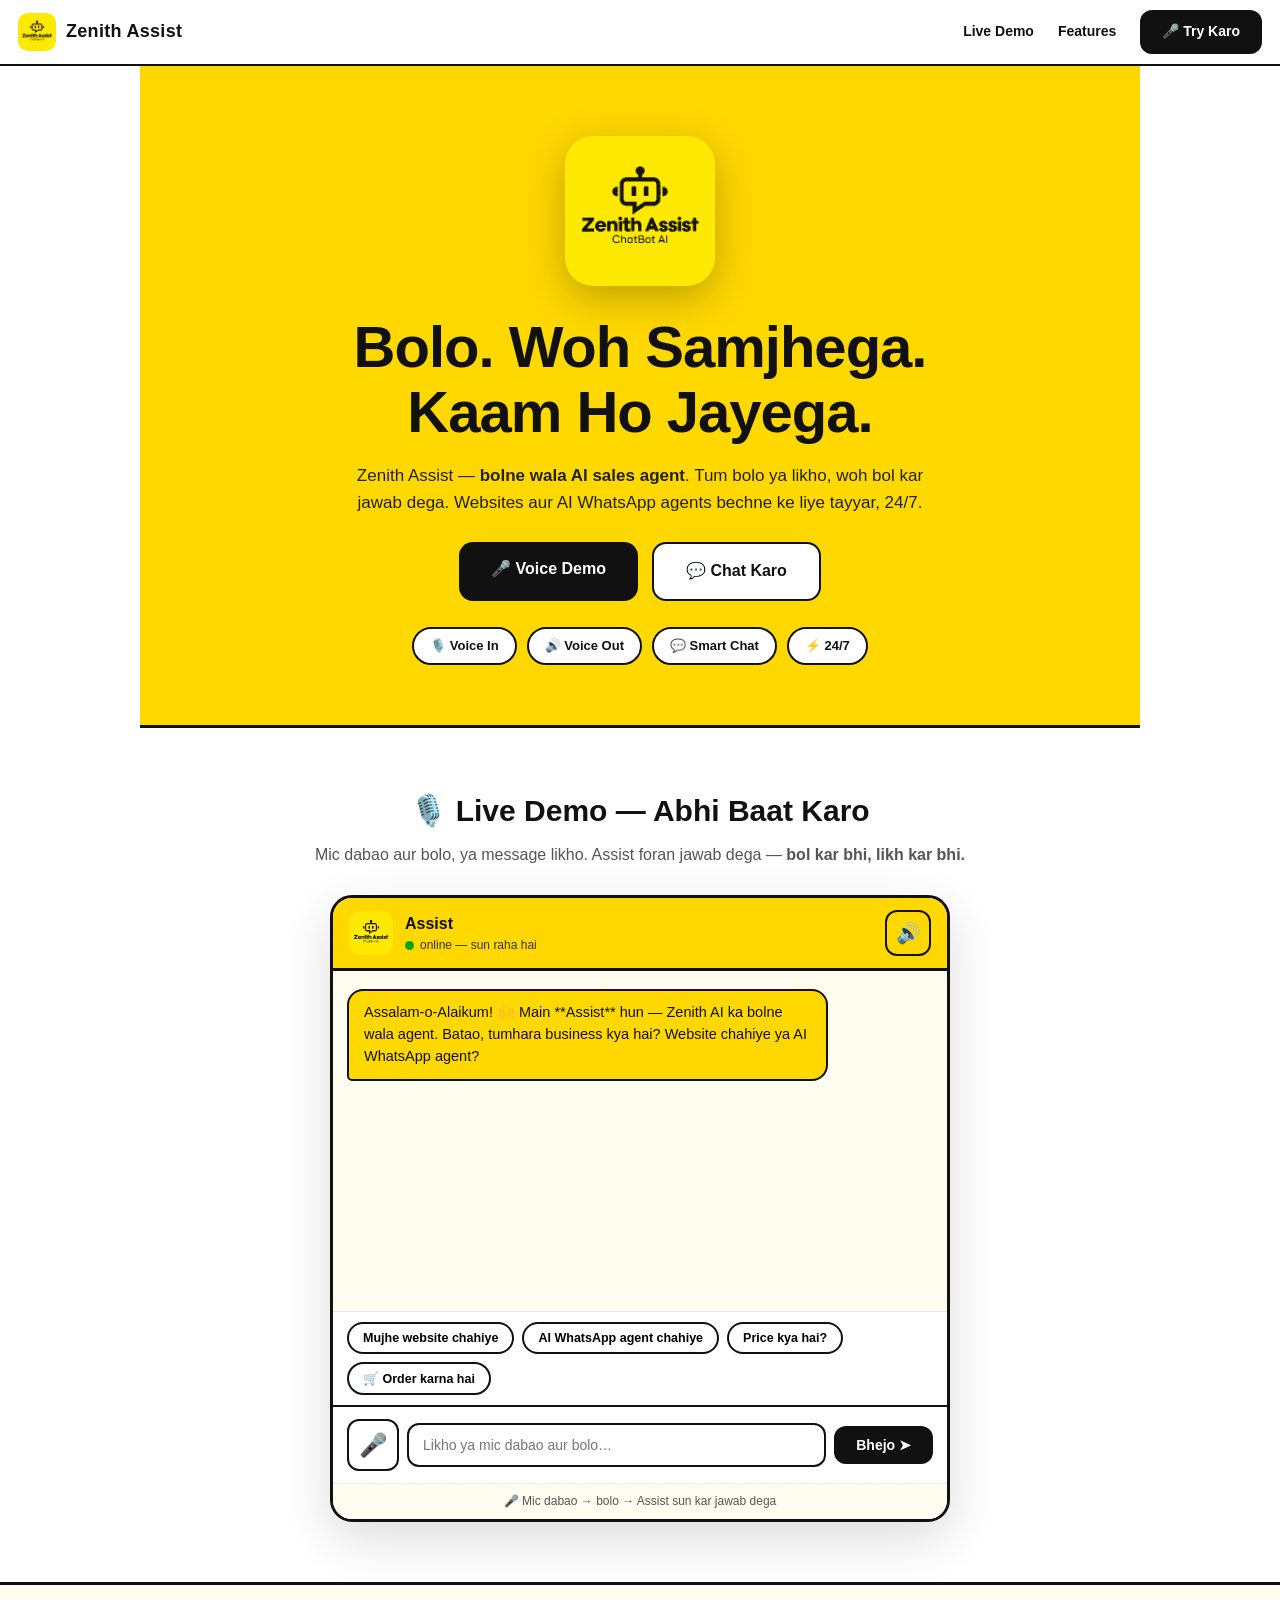
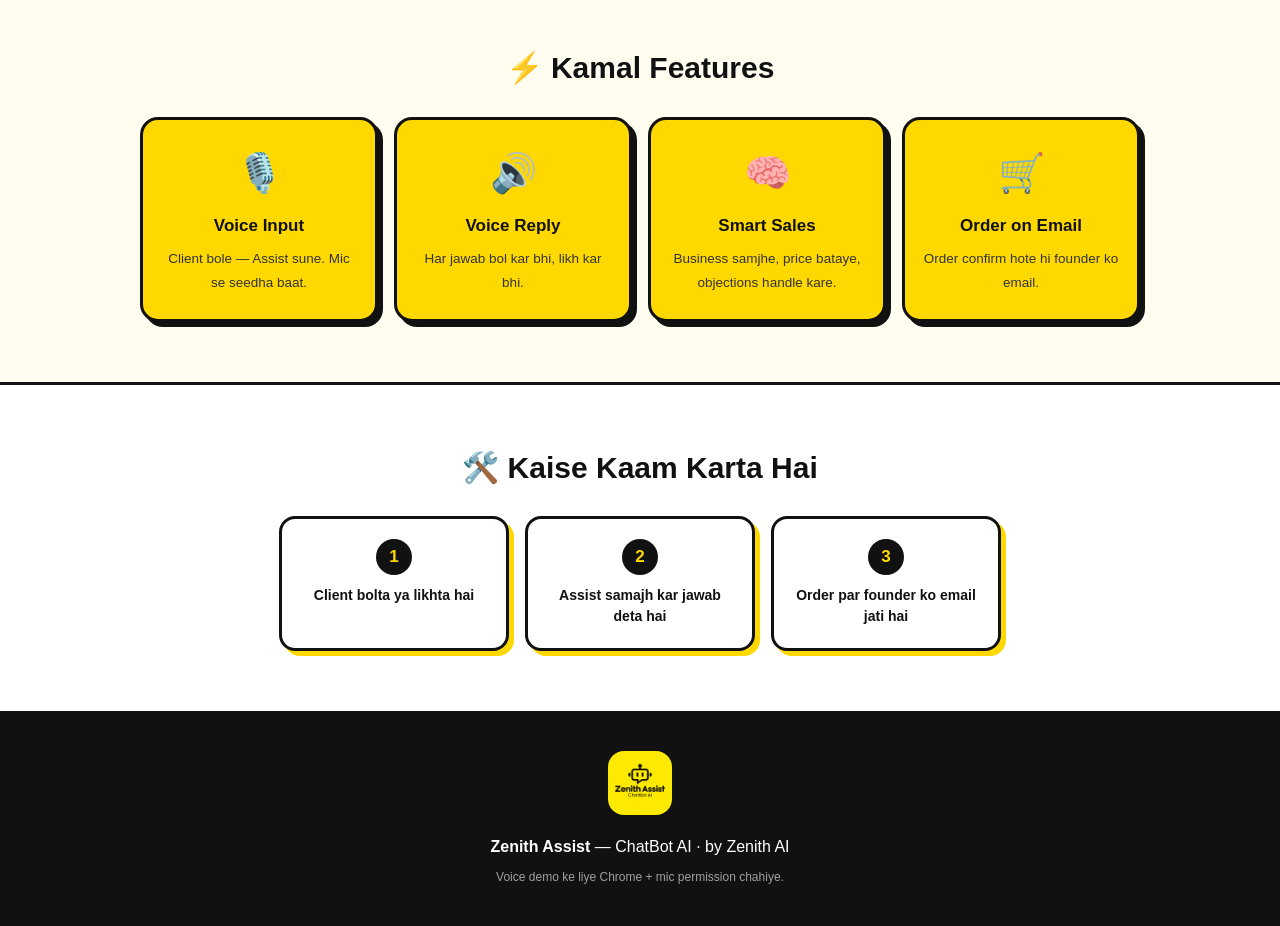
==== index.html @ 466b4f42 "Zenith Assist v1 — bolne wali AI sales website (voice in/out, yellow theme)" ====
<!DOCTYPE html>
<html lang="en">
<head>
<meta charset="utf-8">
<meta name="viewport" content="width=device-width,initial-scale=1">
<title>Zenith Assist — ChatBot AI | Bolne Wala AI Sales Agent</title>
<meta name="description" content="Zenith Assist — bolne wala AI chatbot. Bolo ya likho, foran jawab suno. Websites aur AI WhatsApp agents ke liye baat karo, order karo.">
<meta property="og:title" content="Zenith Assist — ChatBot AI">
<meta property="og:description" content="Bolo. Woh samjhega. Kaam ho jayega. Voice + text AI sales agent.">
<meta property="og:image" content="https://zenith-assist.vercel.app/logo.png">
<link rel="canonical" href="https://zenith-assist.vercel.app/">
<link rel="icon" href="logo.png">
<link rel="stylesheet" href="style.css">
</head>
<body>

<header id="topbar">
  <img src="logo.png" alt="Zenith Assist" id="logo">
  <b>Zenith Assist</b>
  <div class="spacer"></div>
  <a href="#demo" class="navlink">Live Demo</a>
  <a href="#features" class="navlink">Features</a>
  <a href="#demo" class="btn black">🎤 Try Karo</a>
</header>

<section id="hero">
  <div class="heroinner">
    <img src="logo.png" alt="Zenith Assist ChatBot AI" id="herologo">
    <h1>Bolo. Woh Samjhega.<br>Kaam Ho Jayega.</h1>
    <p class="sub">Zenith Assist — <b>bolne wala AI sales agent</b>. Tum bolo ya likho, woh bol kar jawab dega. Websites aur AI WhatsApp agents bechne ke liye tayyar, 24/7.</p>
    <div class="ctarow">
      <a href="#demo" class="btn black big">🎤 Voice Demo</a>
      <a href="#demo" class="btn white big">💬 Chat Karo</a>
    </div>
    <div class="badges"><span>🎙️ Voice In</span><span>🔊 Voice Out</span><span>💬 Smart Chat</span><span>⚡ 24/7</span></div>
  </div>
</section>

<section id="demo">
  <h2>🎙️ Live Demo — Abhi Baat Karo</h2>
  <p class="secsub">Mic dabao aur bolo, ya message likho. Assist foran jawab dega — <b>bol kar bhi, likh kar bhi.</b></p>
  <div id="chatbox">
    <div id="chathead">
      <img src="logo.png" alt="">
      <div><b>Assist</b><span id="statusline"><span class="dot"></span> online — sun raha hai</span></div>
      <div class="spacer"></div>
      <button id="speakertgl" class="iconbtn on" title="Voice on/off">🔊</button>
    </div>
    <div id="msgs"></div>
    <div id="chips">
      <button class="qchip">Mujhe website chahiye</button>
      <button class="qchip">AI WhatsApp agent chahiye</button>
      <button class="qchip">Price kya hai?</button>
      <button class="qchip">🛒 Order karna hai</button>
    </div>
    <div id="inputrow">
      <button id="micbtn" class="iconbtn big" title="Bolo">🎤</button>
      <input id="msgin" placeholder="Likho ya mic dabao aur bolo…" maxlength="500" autocomplete="off">
      <button id="sendbtn" class="btn black">Bhejo ➤</button>
    </div>
    <div id="voicenote">🎤 Mic dabao → bolo → Assist sun kar jawab dega</div>
  </div>
</section>

<section id="features">
  <h2>⚡ Kamal Features</h2>
  <div class="fgrid">
    <div class="fcard"><div class="fico">🎙️</div><b>Voice Input</b><span>Client bole — Assist sune. Mic se seedha baat.</span></div>
    <div class="fcard"><div class="fico">🔊</div><b>Voice Reply</b><span>Har jawab bol kar bhi, likh kar bhi.</span></div>
    <div class="fcard"><div class="fico">🧠</div><b>Smart Sales</b><span>Business samjhe, price bataye, objections handle kare.</span></div>
    <div class="fcard"><div class="fico">🛒</div><b>Order on Email</b><span>Order confirm hote hi founder ko email.</span></div>
  </div>
</section>

<section id="how">
  <h2>🛠️ Kaise Kaam Karta Hai</h2>
  <div class="steps">
    <div class="step"><b>1</b><span>Client bolta ya likhta hai</span></div>
    <div class="step"><b>2</b><span>Assist samajh kar jawab deta hai</span></div>
    <div class="step"><b>3</b><span>Order par founder ko email jati hai</span></div>
  </div>
</section>

<footer>
  <img src="logo.png" alt="" id="flogo">
  <p><b>Zenith Assist</b> — ChatBot AI · by Zenith AI</p>
  <p class="tiny">Voice demo ke liye Chrome + mic permission chahiye.</p>
</footer>

<script src="app.js"></script>
</body>
</html>
---- style.css ----
/* Zenith Assist — yellow + white theme */
:root{--yel:#FFD800;--yel-d:#EAC400;--ink:#111;--mut:#555;--line:#e8e8e8;--bg:#fff}
*{box-sizing:border-box;margin:0;padding:0}
body{font-family:-apple-system,'Segoe UI',Roboto,Arial,sans-serif;background:var(--bg);color:var(--ink);line-height:1.55}
.spacer{flex:1}
.btn{display:inline-block;background:var(--ink);color:#fff;border:none;border-radius:12px;padding:11px 22px;font-weight:800;font-size:14px;cursor:pointer;text-decoration:none;transition:transform .12s}
.btn:hover{transform:translateY(-2px)}
.btn.big{padding:15px 32px;font-size:16px;border-radius:14px}
.btn.black{background:var(--ink);color:#fff}
.btn.white{background:#fff;color:var(--ink);border:2px solid var(--ink)}
.btn:disabled{opacity:.5;cursor:wait;transform:none}

/* topbar */
#topbar{position:sticky;top:0;z-index:20;display:flex;align-items:center;gap:10px;background:#fff;border-bottom:2px solid var(--ink);padding:10px 18px}
#logo{width:38px;height:38px;border-radius:10px}
#topbar b{font-size:18px;letter-spacing:.3px}
.navlink{color:var(--ink);text-decoration:none;font-weight:700;font-size:14px;margin-right:14px}
@media(max-width:600px){.navlink{display:none}}

/* hero */
#hero{background:var(--yel);padding:70px 20px 60px;text-align:center;border-bottom:3px solid var(--ink)}
.heroinner{max-width:760px;margin:0 auto}
#herologo{width:150px;height:150px;border-radius:28px;box-shadow:0 12px 40px rgba(0,0,0,.25);margin-bottom:22px;background:#fff}
#hero h1{font-size:clamp(34px,6vw,58px);font-weight:900;letter-spacing:-1px;line-height:1.12}
#hero .sub{font-size:17px;margin:18px auto 26px;max-width:600px;color:#222}
.ctarow{display:flex;gap:14px;justify-content:center;flex-wrap:wrap}
.badges{margin-top:26px;display:flex;gap:10px;justify-content:center;flex-wrap:wrap}
.badges span{background:#fff;border:2px solid var(--ink);border-radius:30px;padding:7px 16px;font-size:13px;font-weight:800}

/* sections */
section{padding:60px 20px;max-width:1000px;margin:0 auto}
section h2{text-align:center;font-size:30px;font-weight:900;margin-bottom:8px}
.secsub{text-align:center;color:var(--mut);margin-bottom:28px}

/* chat */
#chatbox{max-width:620px;margin:0 auto;background:#fff;border:3px solid var(--ink);border-radius:22px;overflow:hidden;box-shadow:0 16px 50px rgba(0,0,0,.14)}
#chathead{display:flex;align-items:center;gap:12px;background:var(--yel);padding:12px 16px;border-bottom:3px solid var(--ink)}
#chathead img{width:44px;height:44px;border-radius:12px;background:#fff}
#chathead b{font-size:16px;display:block}
#statusline{font-size:12px;color:#333;display:flex;align-items:center;gap:6px}
.dot{width:9px;height:9px;border-radius:50%;background:#0a0;display:inline-block;animation:pulse 1.6s infinite}
@keyframes pulse{50%{opacity:.4}}
#msgs{height:340px;overflow-y:auto;padding:18px 14px;display:flex;flex-direction:column;gap:10px;background:#fffdf0}
.msg{max-width:82%;padding:11px 15px;border-radius:16px;font-size:14.5px;line-height:1.5;animation:fadein .2s}
@keyframes fadein{from{opacity:0;transform:translateY(6px)}}
.msg.bot{background:var(--yel);border:2px solid var(--ink);border-bottom-left-radius:5px;align-self:flex-start;font-weight:500}
.msg.user{background:var(--ink);color:#fff;border-bottom-right-radius:5px;align-self:flex-end}
.msg.typing{opacity:.7;font-style:italic}
#chips{display:flex;gap:8px;flex-wrap:wrap;padding:10px 14px;border-top:1px solid var(--line);background:#fff}
.qchip{background:#fff;border:2px solid var(--ink);border-radius:20px;padding:7px 14px;font-size:12.5px;font-weight:700;cursor:pointer}
.qchip:hover{background:var(--yel)}
#inputrow{display:flex;gap:8px;padding:12px 14px;border-top:2px solid var(--ink);background:#fff;align-items:center}
#msgin{flex:1;border:2px solid var(--ink);border-radius:12px;padding:12px 14px;font-size:14px;outline:none}
#msgin:focus{border-color:var(--yel-d);box-shadow:0 0 0 3px rgba(255,216,0,.35)}
.iconbtn{background:#fff;border:2px solid var(--ink);border-radius:12px;width:46px;height:46px;font-size:20px;cursor:pointer;flex:none}
.iconbtn.big{width:52px;height:52px;font-size:23px}
.iconbtn.on{background:var(--yel)}
#micbtn.listening{background:#e33;color:#fff;border-color:#a00;animation:pulse 1s infinite}
#speakertgl.on{background:var(--yel)}
#voicenote{text-align:center;font-size:12px;color:var(--mut);padding:8px;background:#fffdf0;border-top:1px dashed var(--line)}

/* features */
#features{background:#fffdf0;border-top:3px solid var(--ink);border-bottom:3px solid var(--ink);max-width:none}
#features h2{margin-bottom:26px}
.fgrid{display:grid;grid-template-columns:repeat(auto-fit,minmax(210px,1fr));gap:16px;max-width:1000px;margin:0 auto}
.fcard{background:var(--yel);border:3px solid var(--ink);border-radius:18px;padding:24px 18px;text-align:center;box-shadow:5px 5px 0 var(--ink)}
.fico{font-size:38px;margin-bottom:10px}
.fcard b{display:block;font-size:17px;margin-bottom:6px}
.fcard span{font-size:13.5px;color:#333}

/* how */
.steps{display:flex;gap:16px;justify-content:center;flex-wrap:wrap;margin-top:24px}
.step{background:#fff;border:3px solid var(--ink);border-radius:16px;padding:20px;width:230px;text-align:center;box-shadow:5px 5px 0 var(--yel)}
.step b{display:inline-block;background:var(--ink);color:var(--yel);width:36px;height:36px;line-height:36px;border-radius:50%;font-size:17px;margin-bottom:10px}
.step span{display:block;font-size:14px;font-weight:600}

/* footer */
footer{background:var(--ink);color:#fff;text-align:center;padding:40px 20px}
#flogo{width:64px;height:64px;border-radius:16px;margin-bottom:12px}
footer .tiny{font-size:12px;opacity:.6;margin-top:8px}
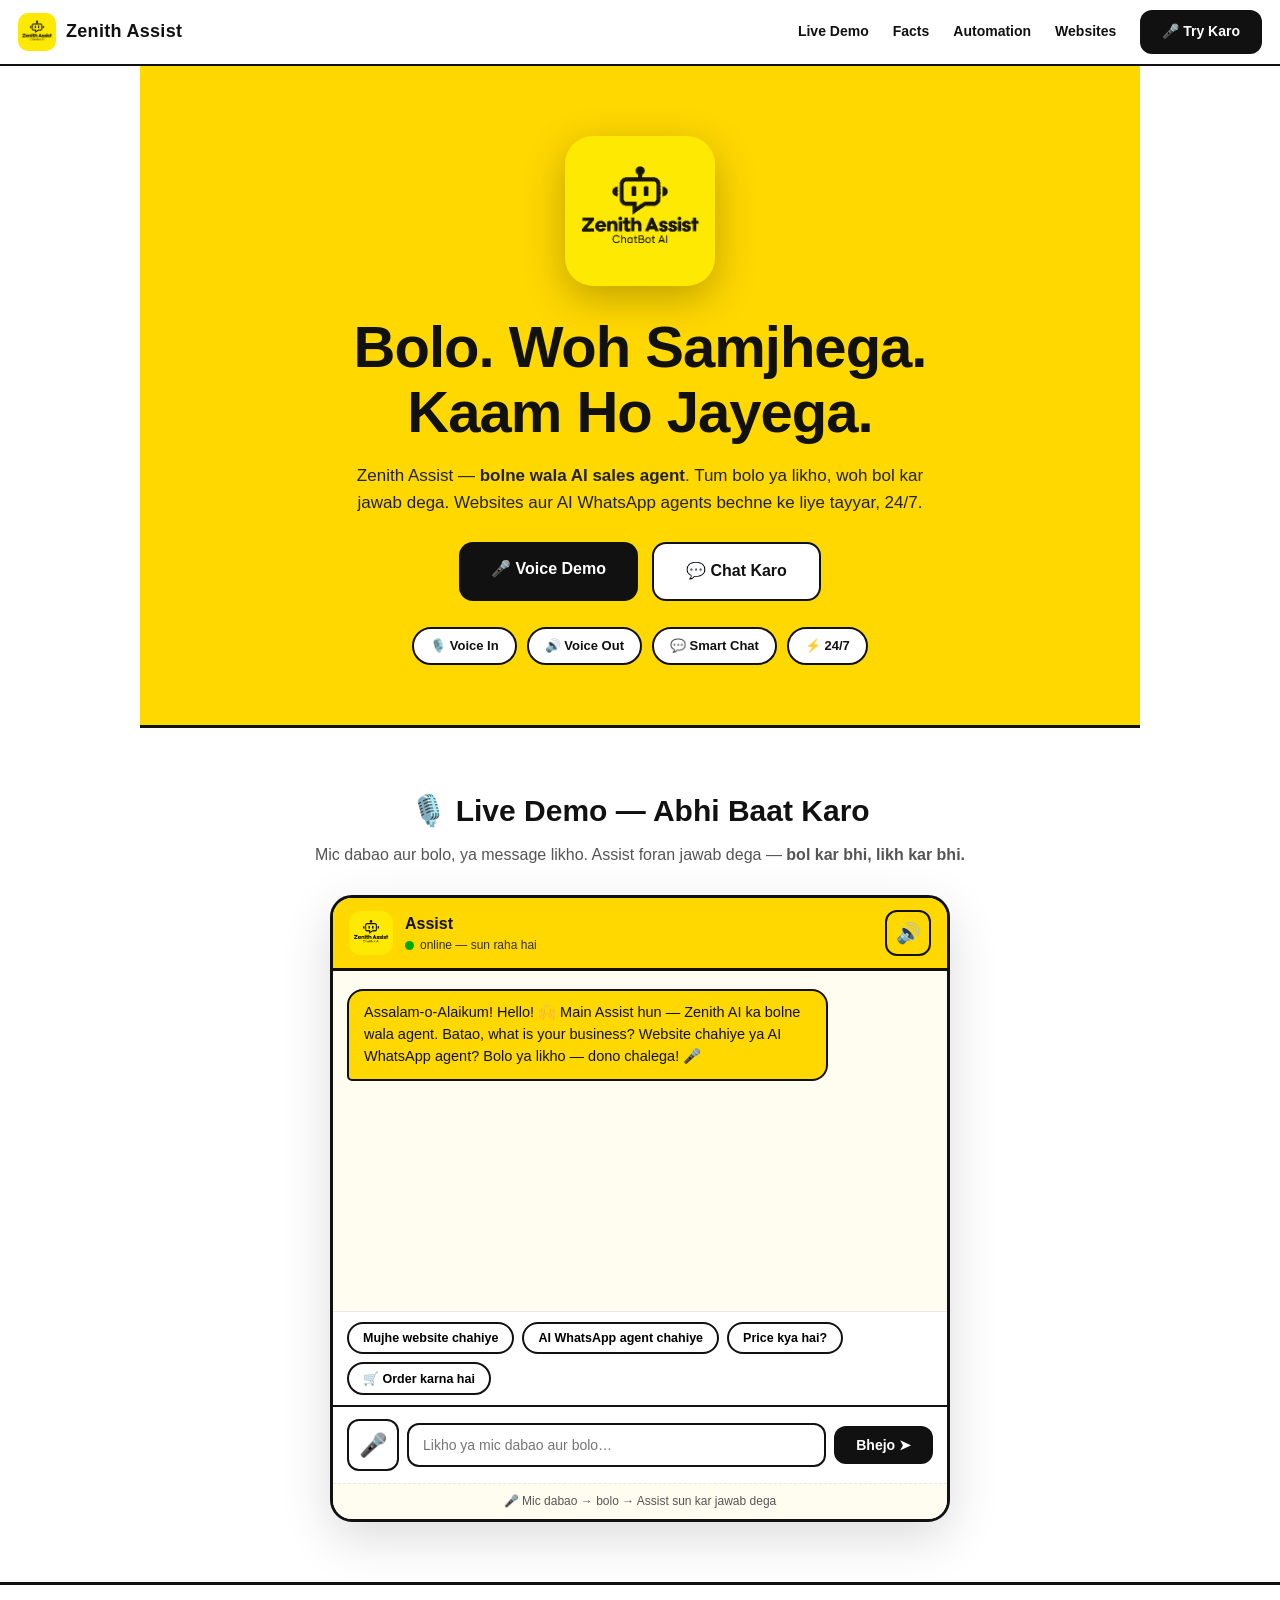
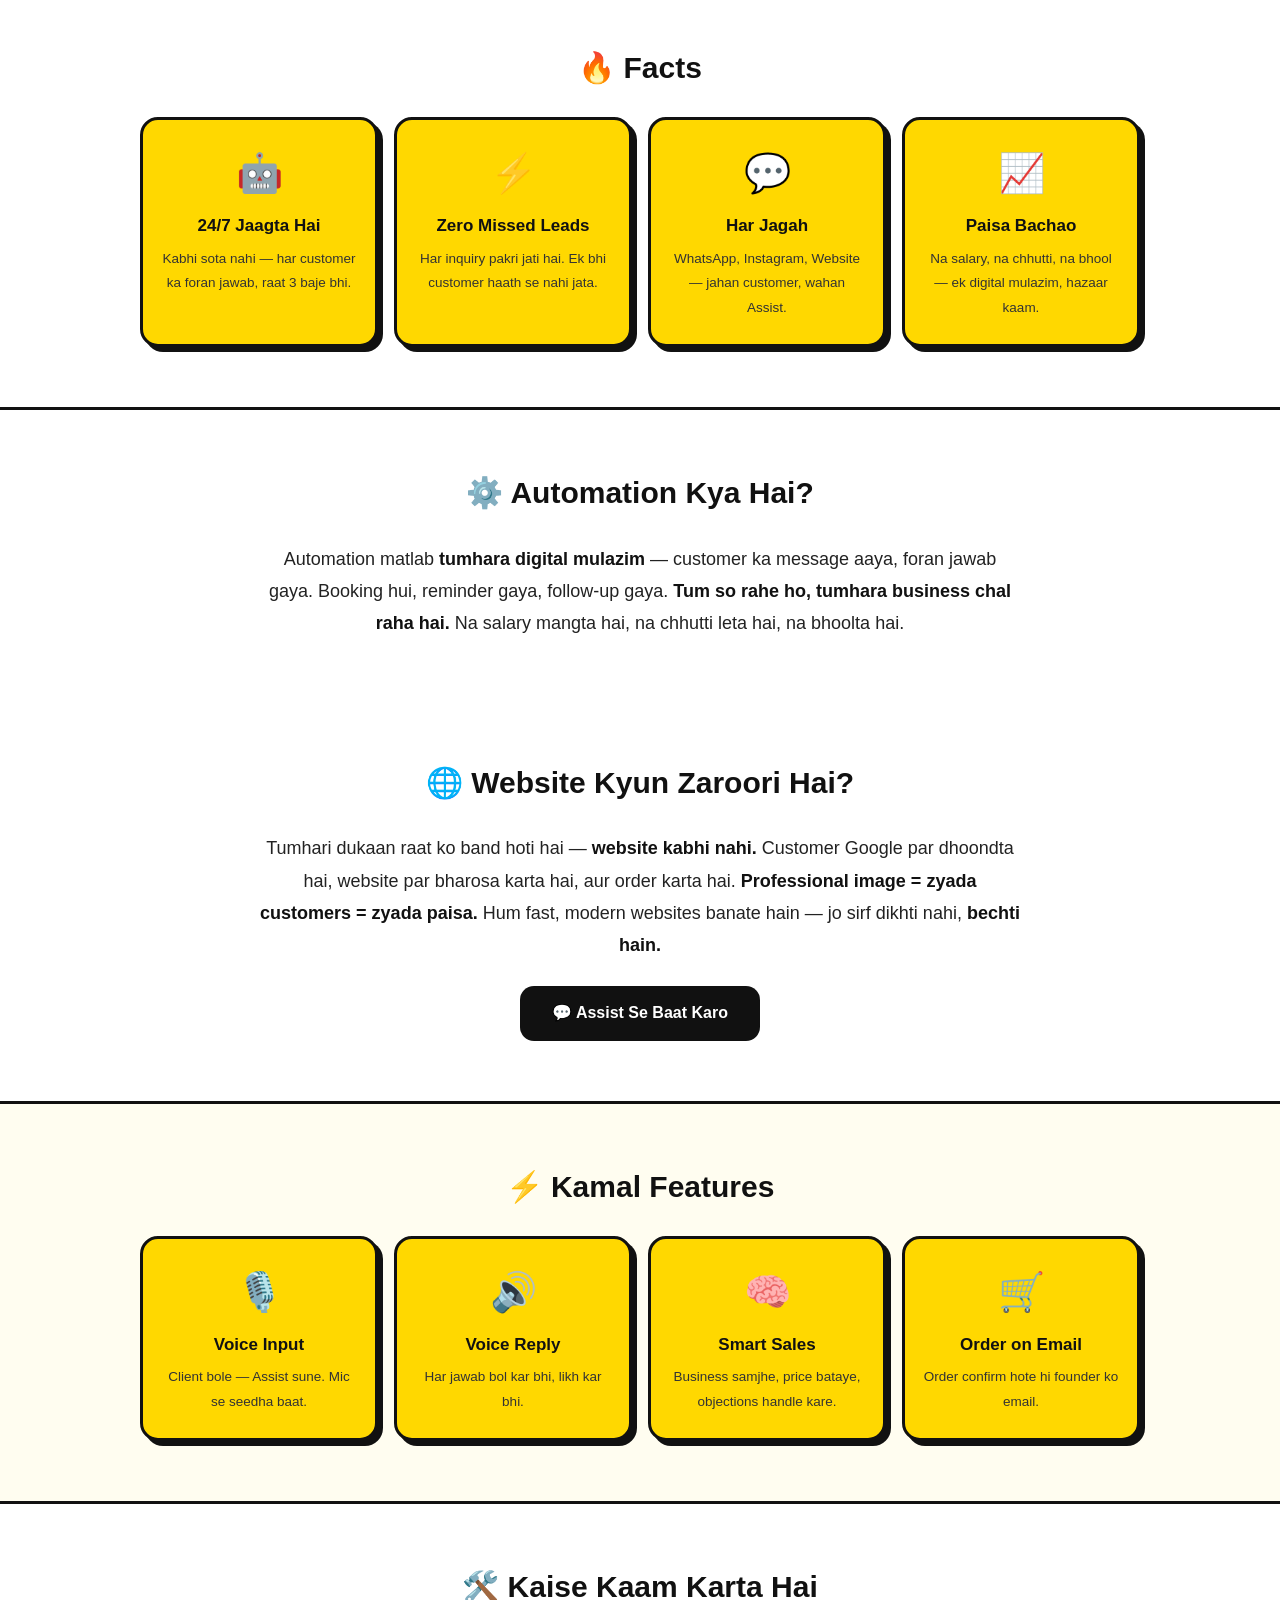
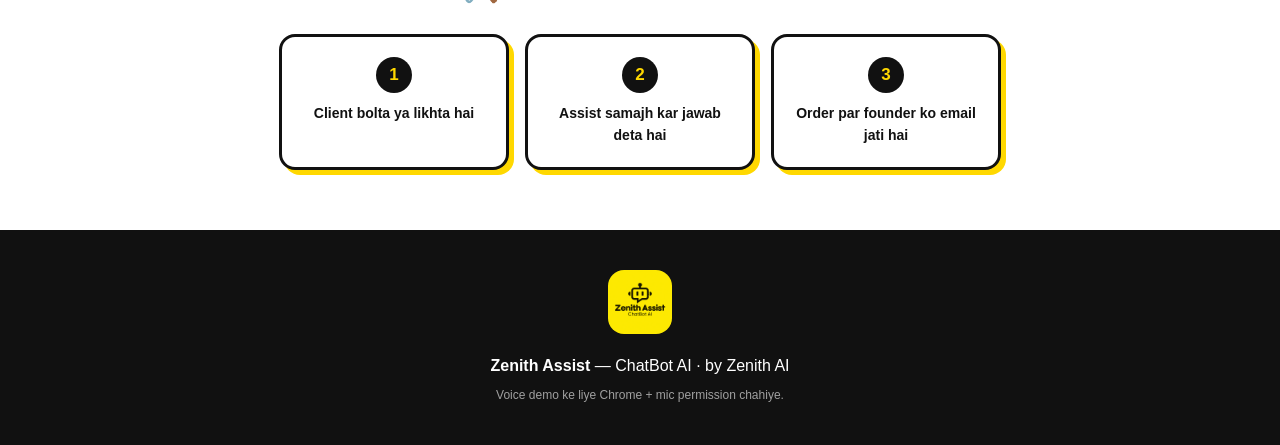
==== commit 401c307f: "v2 — facts/automation/website sections, HEAVY bilingual closer brain" ====
--- a/index.html
+++ b/index.html
@@ -19,7 +19,9 @@
   <b>Zenith Assist</b>
   <div class="spacer"></div>
   <a href="#demo" class="navlink">Live Demo</a>
-  <a href="#features" class="navlink">Features</a>
+  <a href="#facts" class="navlink">Facts</a>
+  <a href="#automation" class="navlink">Automation</a>
+  <a href="#websites" class="navlink">Websites</a>
   <a href="#demo" class="btn black">🎤 Try Karo</a>
 </header>
 
@@ -62,6 +64,27 @@
   </div>
 </section>
 
+<section id="facts">
+  <h2>🔥 Facts</h2>
+  <div class="fgrid">
+    <div class="fcard"><div class="fico">🤖</div><b>24/7 Jaagta Hai</b><span>Kabhi sota nahi — har customer ka foran jawab, raat 3 baje bhi.</span></div>
+    <div class="fcard"><div class="fico">⚡</div><b>Zero Missed Leads</b><span>Har inquiry pakri jati hai. Ek bhi customer haath se nahi jata.</span></div>
+    <div class="fcard"><div class="fico">💬</div><b>Har Jagah</b><span>WhatsApp, Instagram, Website — jahan customer, wahan Assist.</span></div>
+    <div class="fcard"><div class="fico">📈</div><b>Paisa Bachao</b><span>Na salary, na chhutti, na bhool — ek digital mulazim, hazaar kaam.</span></div>
+  </div>
+</section>
+
+<section id="automation">
+  <h2>⚙️ Automation Kya Hai?</h2>
+  <p class="bigtext">Automation matlab <b>tumhara digital mulazim</b> — customer ka message aaya, foran jawab gaya. Booking hui, reminder gaya, follow-up gaya. <b>Tum so rahe ho, tumhara business chal raha hai.</b> Na salary mangta hai, na chhutti leta hai, na bhoolta hai.</p>
+</section>
+
+<section id="websites">
+  <h2>🌐 Website Kyun Zaroori Hai?</h2>
+  <p class="bigtext">Tumhari dukaan raat ko band hoti hai — <b>website kabhi nahi.</b> Customer Google par dhoondta hai, website par bharosa karta hai, aur order karta hai. <b>Professional image = zyada customers = zyada paisa.</b> Hum fast, modern websites banate hain — jo sirf dikhti nahi, <b>bechti hain.</b></p>
+  <div class="ctarow" style="margin-top:24px"><a href="#demo" class="btn black big">💬 Assist Se Baat Karo</a></div>
+</section>
+
 <section id="features">
   <h2>⚡ Kamal Features</h2>
   <div class="fgrid">
--- a/style.css
+++ b/style.css
@@ -59,6 +59,13 @@
 #speakertgl.on{background:var(--yel)}
 #voicenote{text-align:center;font-size:12px;color:var(--mut);padding:8px;background:#fffdf0;border-top:1px dashed var(--line)}
 
+/* facts/automation/websites */
+#facts{background:#fff;border-top:3px solid var(--ink);border-bottom:3px solid var(--ink);max-width:none}
+#facts h2,#automation h2,#websites h2{margin-bottom:26px}
+#automation,#websites{max-width:800px}
+.bigtext{font-size:18px;line-height:1.8;text-align:center;color:#222}
+.bigtext b{color:var(--ink)}
+
 /* features */
 #features{background:#fffdf0;border-top:3px solid var(--ink);border-bottom:3px solid var(--ink);max-width:none}
 #features h2{margin-bottom:26px}
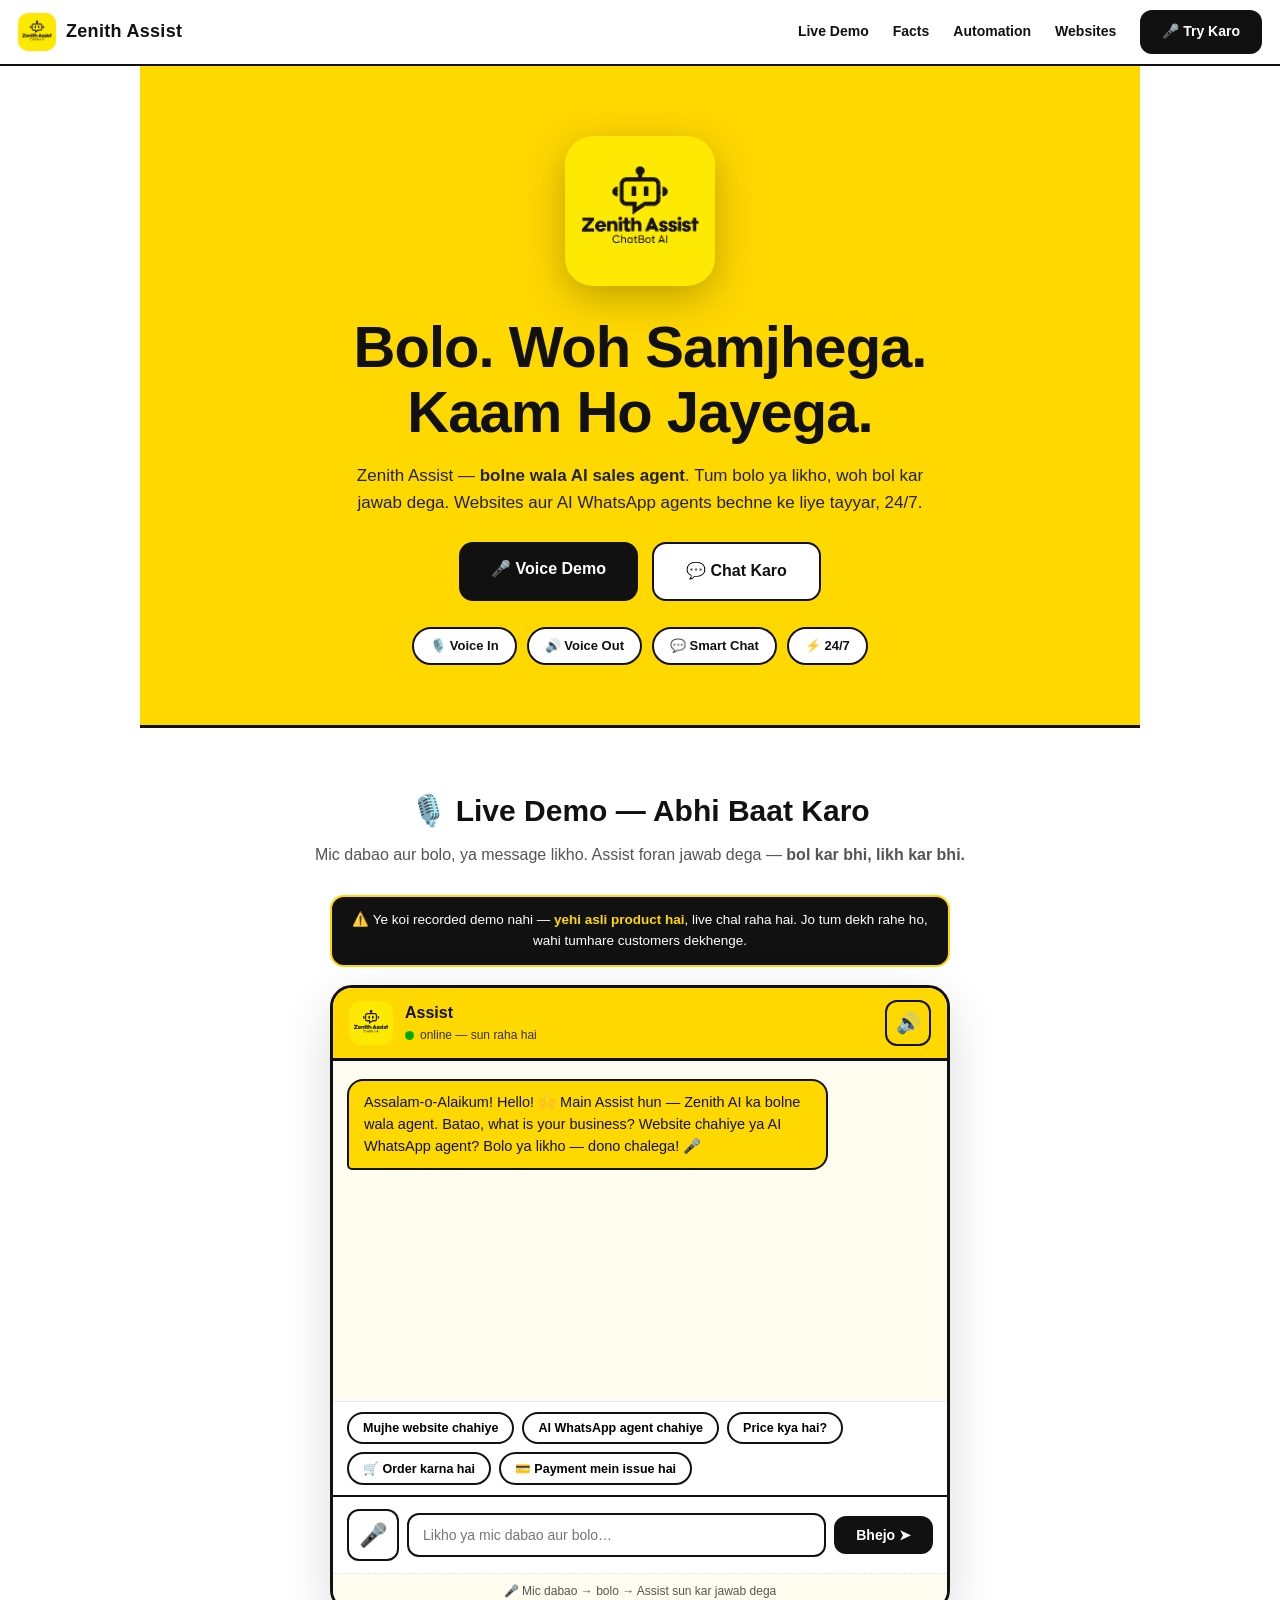
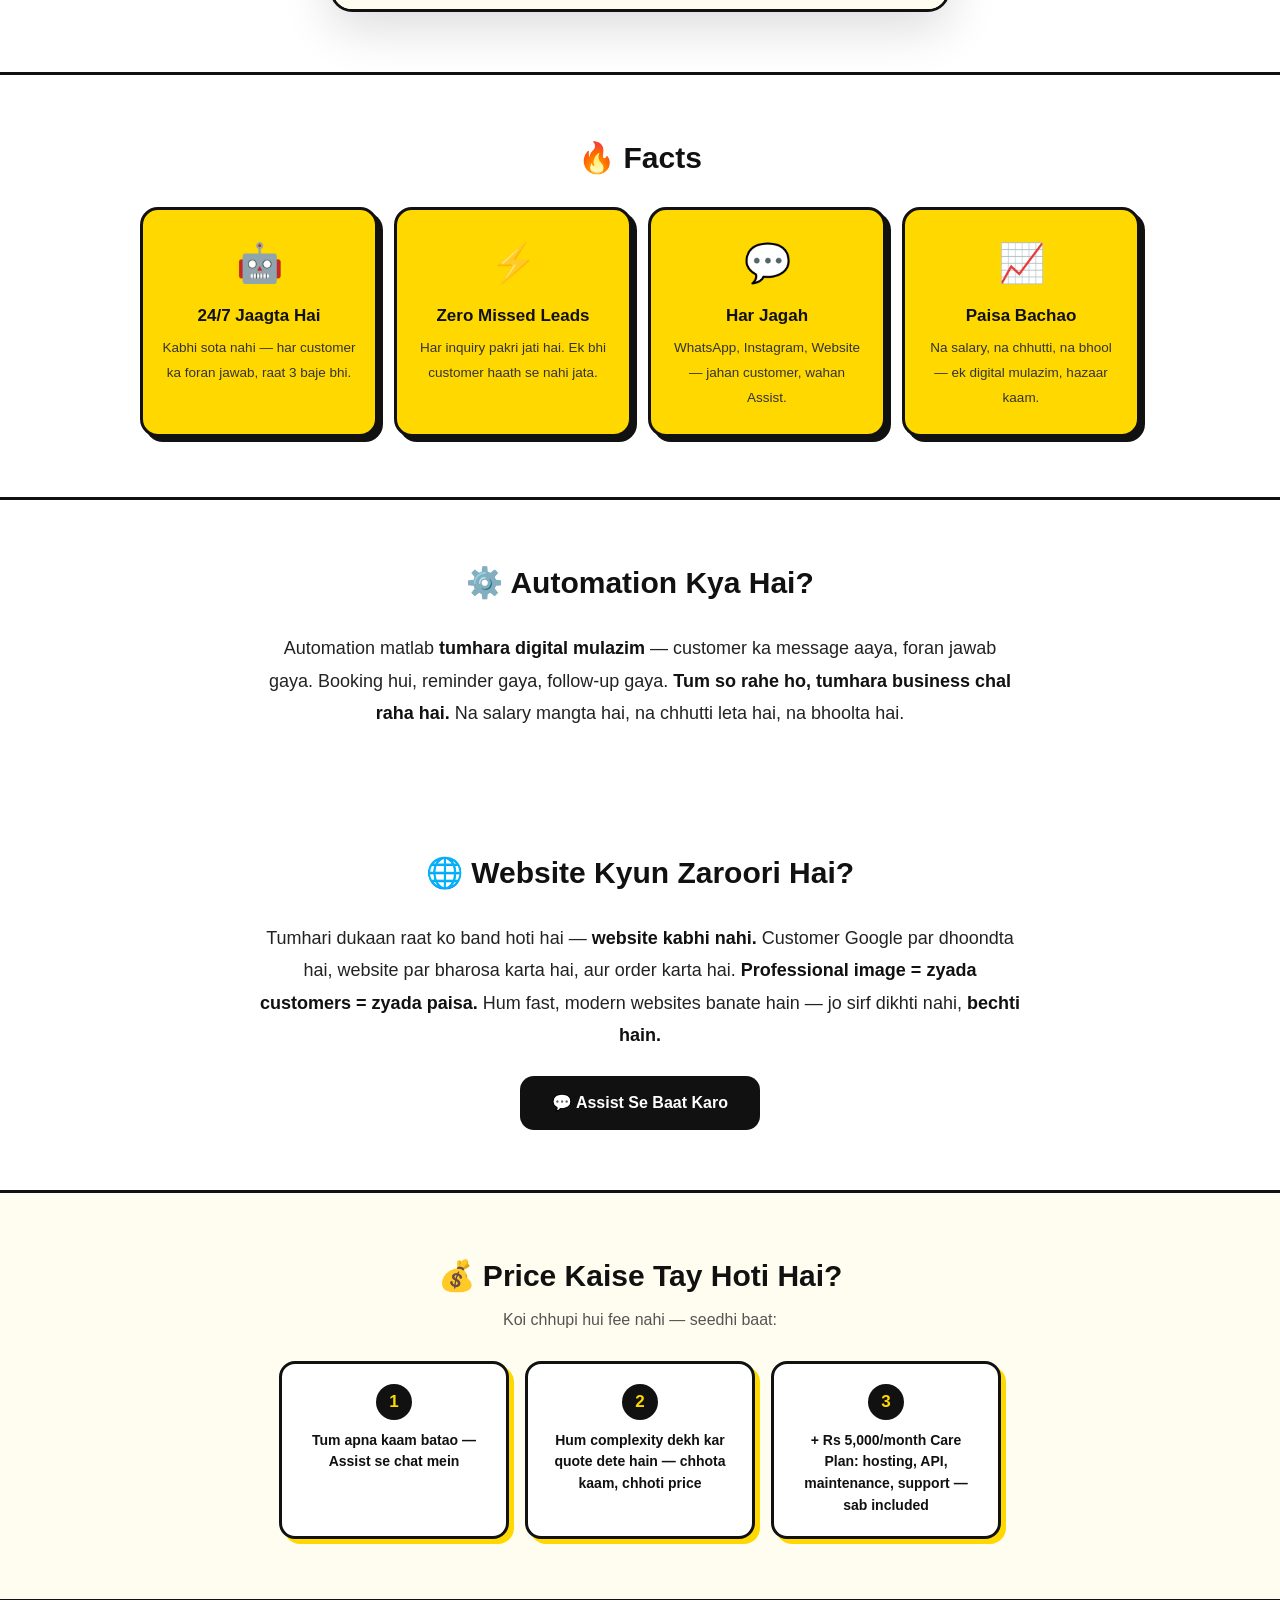
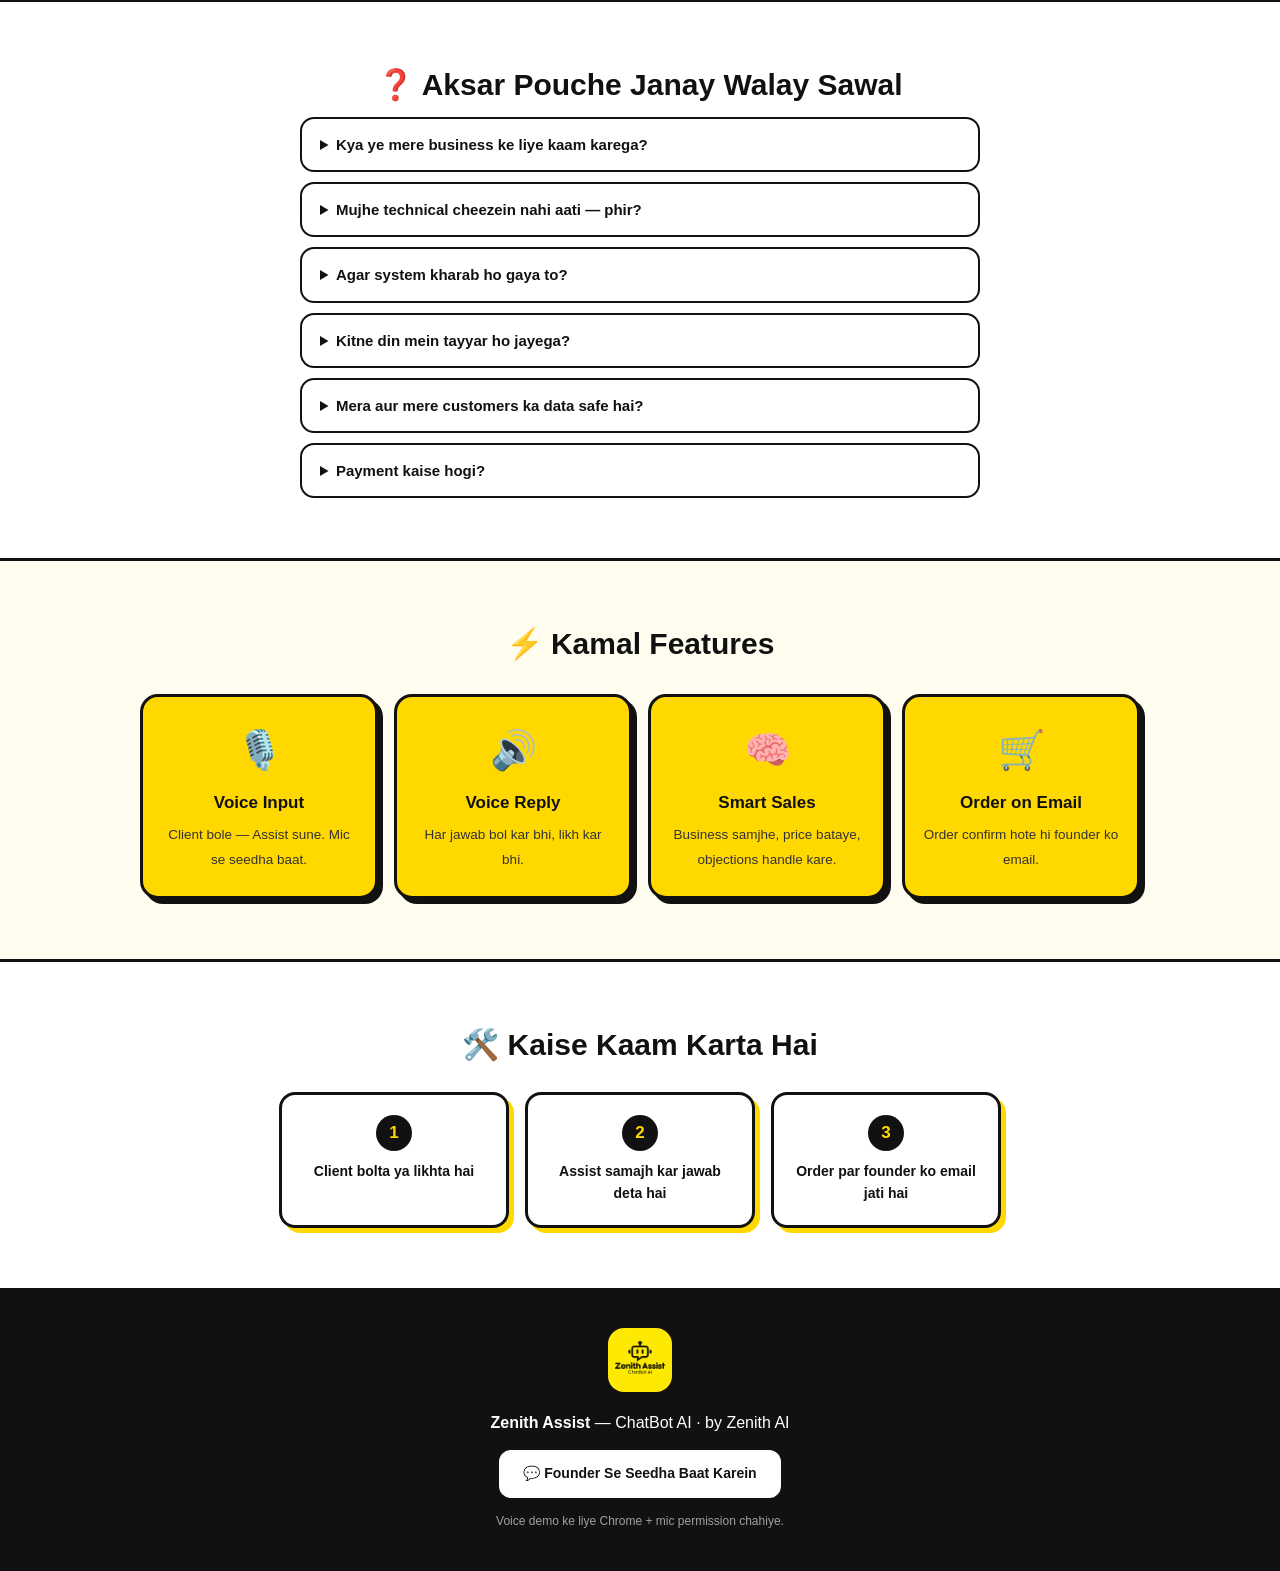
==== commit bbbaa606: "v3 — client-soch: pricing process, FAQ, proof banner, transcript emails, payment-issue alerts" ====
--- a/index.html
+++ b/index.html
@@ -41,6 +41,7 @@
 <section id="demo">
   <h2>🎙️ Live Demo — Abhi Baat Karo</h2>
   <p class="secsub">Mic dabao aur bolo, ya message likho. Assist foran jawab dega — <b>bol kar bhi, likh kar bhi.</b></p>
+  <div class="proof">⚠️ Ye koi recorded demo nahi — <b>yehi asli product hai</b>, live chal raha hai. Jo tum dekh rahe ho, wahi tumhare customers dekhenge.</div>
   <div id="chatbox">
     <div id="chathead">
       <img src="logo.png" alt="">
@@ -54,6 +55,7 @@
       <button class="qchip">AI WhatsApp agent chahiye</button>
       <button class="qchip">Price kya hai?</button>
       <button class="qchip">🛒 Order karna hai</button>
+      <button class="qchip">💳 Payment mein issue hai</button>
     </div>
     <div id="inputrow">
       <button id="micbtn" class="iconbtn big" title="Bolo">🎤</button>
@@ -85,6 +87,28 @@
   <div class="ctarow" style="margin-top:24px"><a href="#demo" class="btn black big">💬 Assist Se Baat Karo</a></div>
 </section>
 
+<section id="pricing">
+  <h2>💰 Price Kaise Tay Hoti Hai?</h2>
+  <p class="secsub">Koi chhupi hui fee nahi — seedhi baat:</p>
+  <div class="steps">
+    <div class="step"><b>1</b><span>Tum apna kaam batao — Assist se chat mein</span></div>
+    <div class="step"><b>2</b><span>Hum complexity dekh kar quote dete hain — chhota kaam, chhoti price</span></div>
+    <div class="step"><b>3</b><span>+ Rs 5,000/month Care Plan: hosting, API, maintenance, support — sab included</span></div>
+  </div>
+</section>
+
+<section id="faq">
+  <h2>❓ Aksar Pouche Janay Walay Sawal</h2>
+  <div class="faqlist">
+    <details><summary>Kya ye mere business ke liye kaam karega?</summary><p>Haan — restaurant, salon, clinic, real estate, boutique, gym — har woh business jahan customers WhatsApp ya Instagram par message karte hain.</p></details>
+    <details><summary>Mujhe technical cheezein nahi aati — phir?</summary><p>Kuch nahi chahiye! Hum sab kuch setup karte hain. Tum bas apna business chalao, baaki automation sambhalega.</p></details>
+    <details><summary>Agar system kharab ho gaya to?</summary><p>Care Plan mein maintenance aur support included hai — kuch gadbad hui to hum theek karte hain, tumhe fikar nahi.</p></details>
+    <details><summary>Kitne din mein tayyar ho jayega?</summary><p>Kaam ke hisaab se — aam tor par chand din. Order par exact time bata diya jayega.</p></details>
+    <details><summary>Mera aur mere customers ka data safe hai?</summary><p>Bilkul. Tumhara data tumhara hai — kahin share ya becha nahi jata.</p></details>
+    <details><summary>Payment kaise hogi?</summary><p>Order confirm hone par founder khud rabta karke payment ka tareeqa batayega. Koi issue ho to foran email par ittila mil jati hai.</p></details>
+  </div>
+</section>
+
 <section id="features">
   <h2>⚡ Kamal Features</h2>
   <div class="fgrid">
@@ -107,6 +131,7 @@
 <footer>
   <img src="logo.png" alt="" id="flogo">
   <p><b>Zenith Assist</b> — ChatBot AI · by Zenith AI</p>
+  <p style="margin:14px 0"><a class="btn white" href="https://wa.me/923039909441?text=Assalam-o-Alaikum!%20Mujhe%20Zenith%20AI%20ke%20bare%20mein%20baat%20karni%20hai." target="_blank" rel="noopener">💬 Founder Se Seedha Baat Karein</a></p>
   <p class="tiny">Voice demo ke liye Chrome + mic permission chahiye.</p>
 </footer>
 
--- a/style.css
+++ b/style.css
@@ -66,6 +66,20 @@
 .bigtext{font-size:18px;line-height:1.8;text-align:center;color:#222}
 .bigtext b{color:var(--ink)}
 
+/* proof banner */
+.proof{max-width:620px;margin:0 auto 18px;background:#111;color:#fff;border-radius:14px;padding:13px 18px;font-size:13.5px;text-align:center;border:2px solid var(--yel)}
+.proof b{color:var(--yel)}
+
+/* pricing + faq */
+#pricing{background:#fffdf0;border-top:3px solid var(--ink);border-bottom:3px solid var(--ink);max-width:none}
+#pricing .steps{max-width:1000px;margin:24px auto 0}
+.faqlist{max-width:680px;margin:0 auto;display:flex;flex-direction:column;gap:10px}
+.faqlist details{background:#fff;border:2px solid var(--ink);border-radius:14px;padding:14px 18px;cursor:pointer}
+.faqlist details[open]{background:#fffdf0}
+.faqlist summary{font-weight:800;font-size:15px}
+.faqlist p{margin-top:10px;font-size:14px;color:#333}
+footer .btn.white{border-color:#fff}
+
 /* features */
 #features{background:#fffdf0;border-top:3px solid var(--ink);border-bottom:3px solid var(--ink);max-width:none}
 #features h2{margin-bottom:26px}
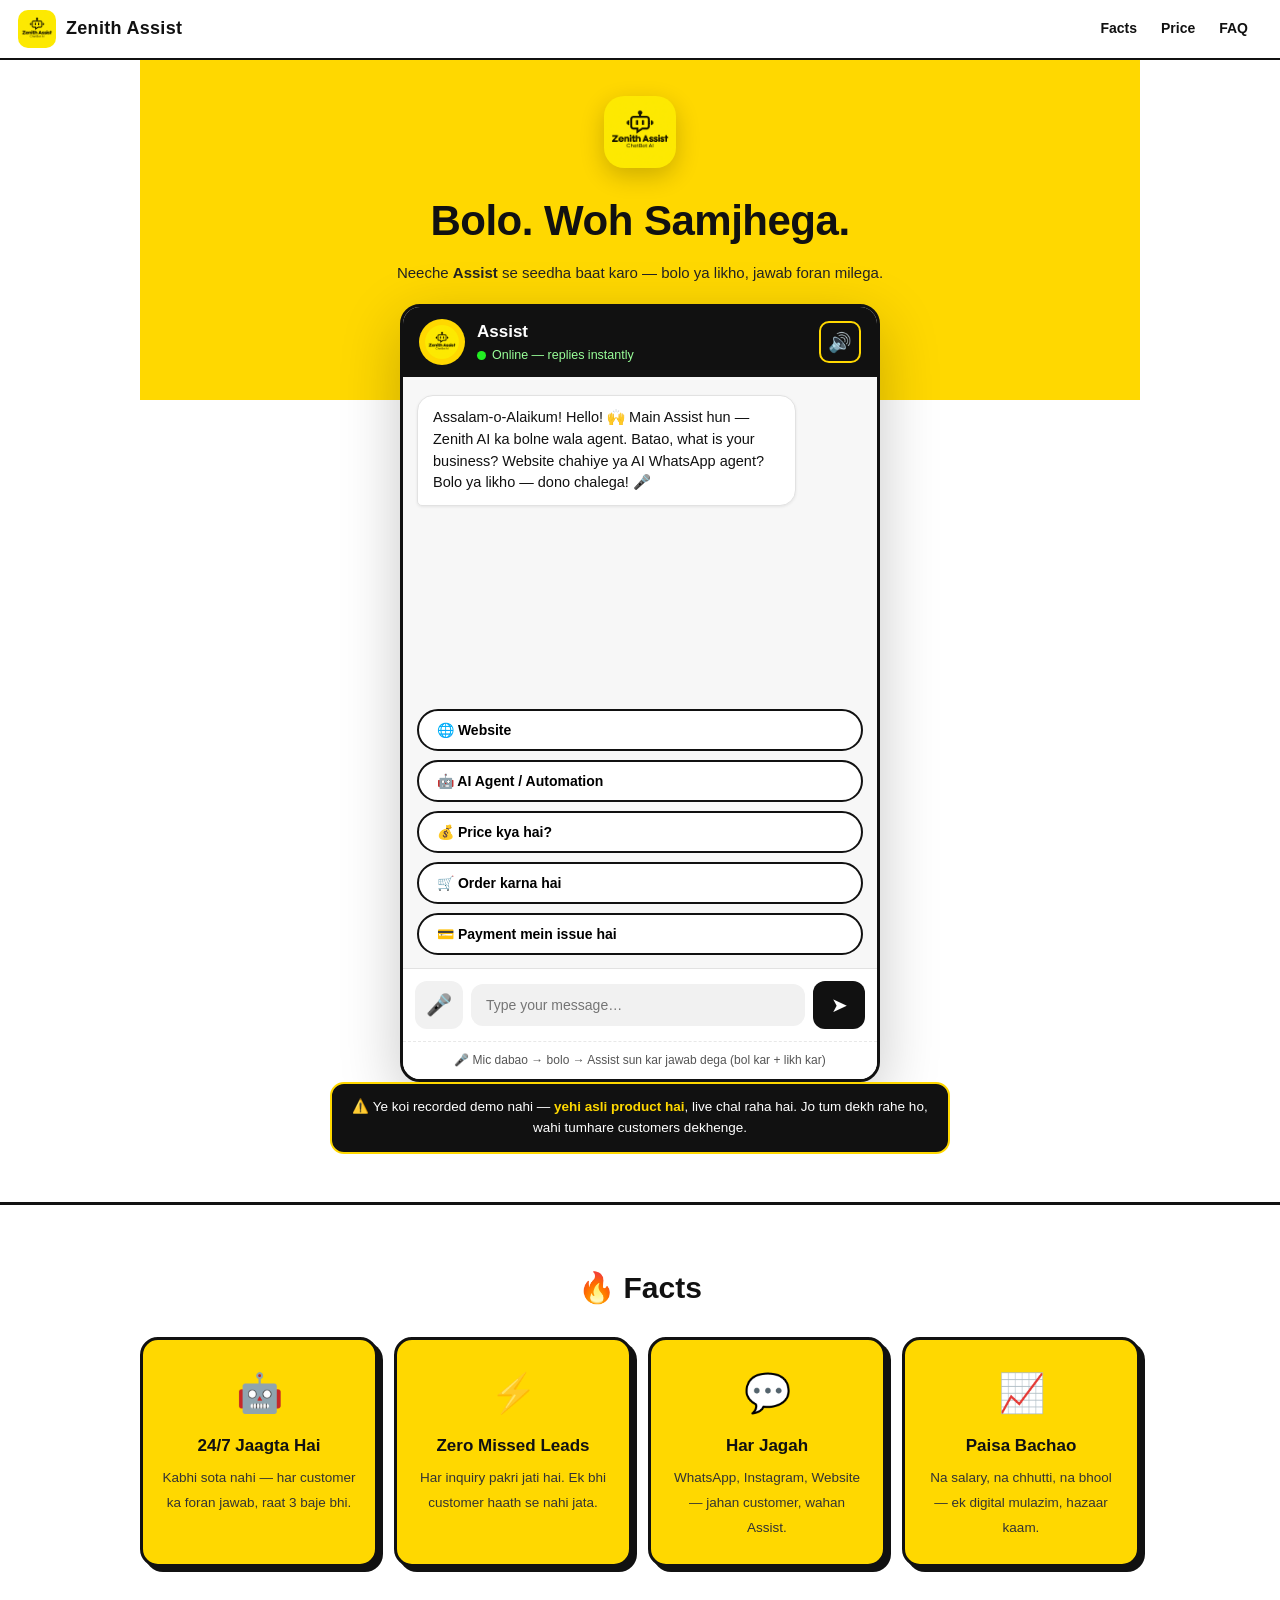
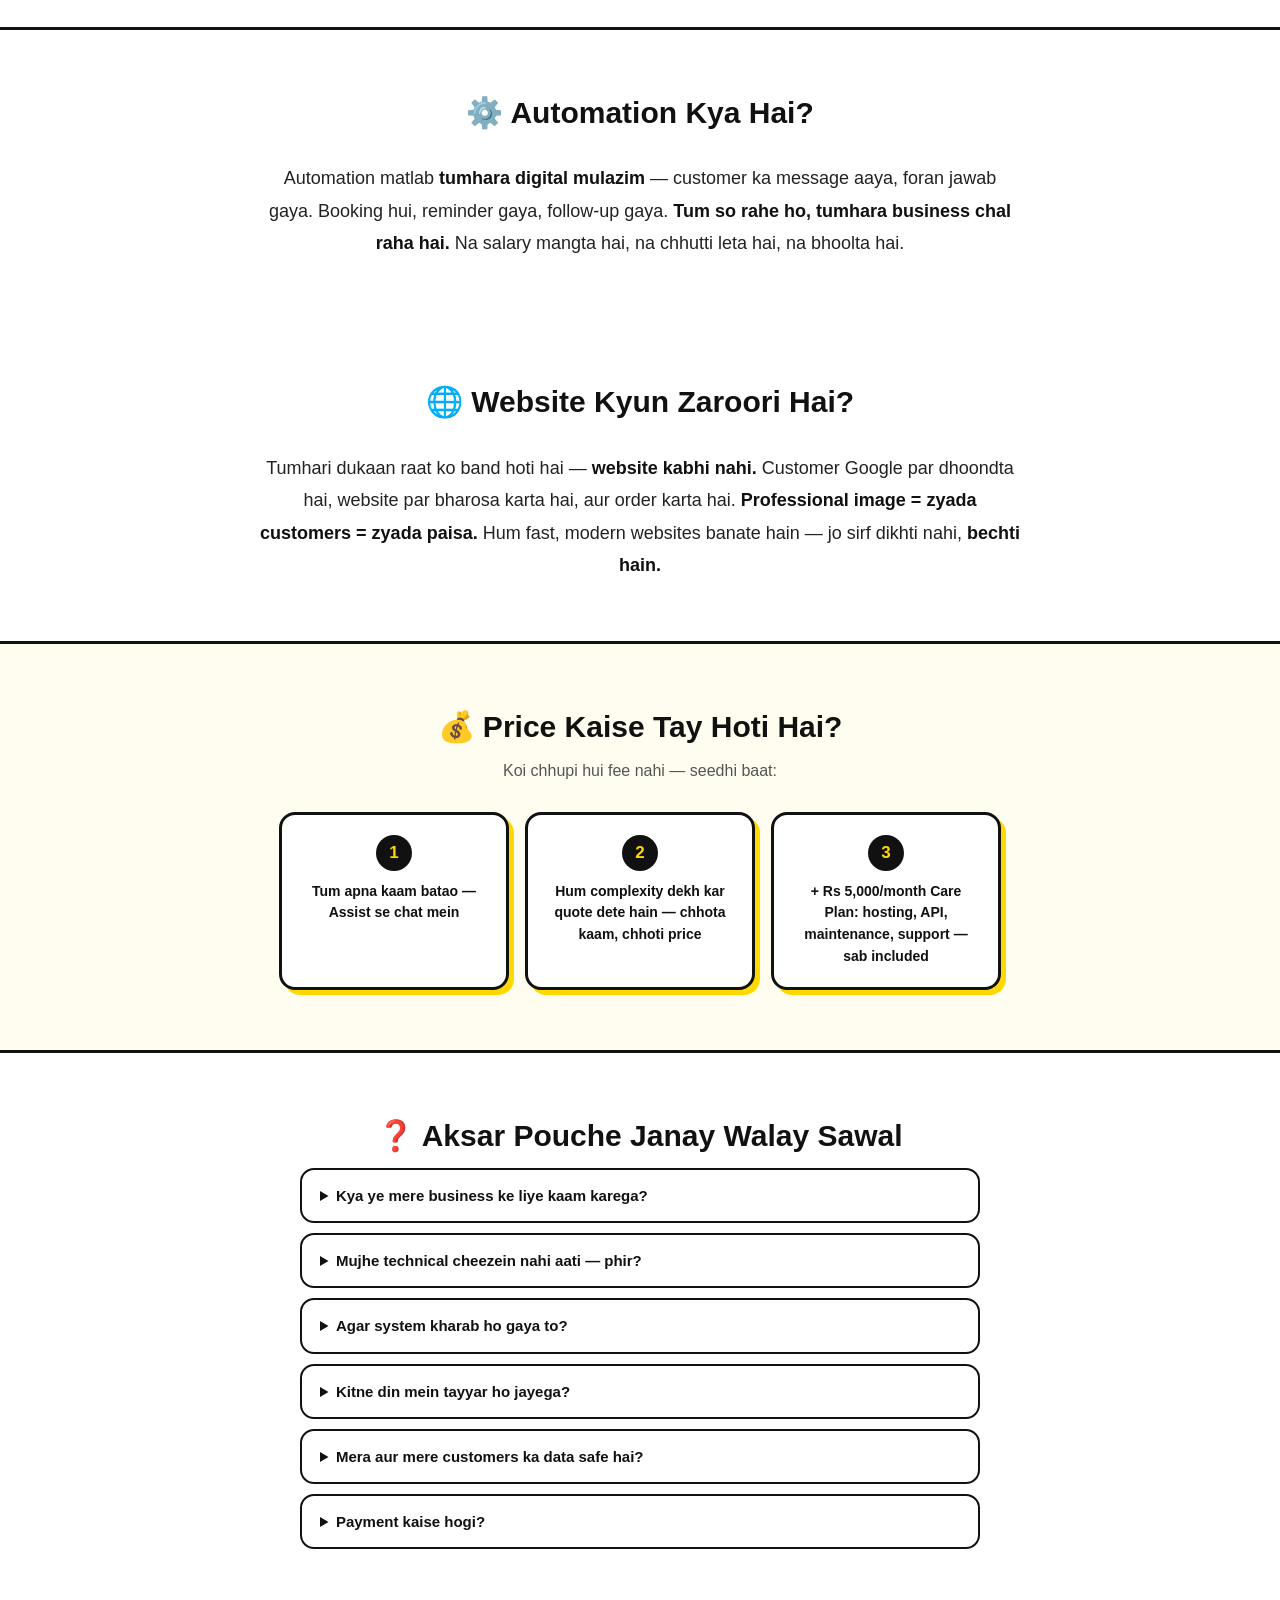
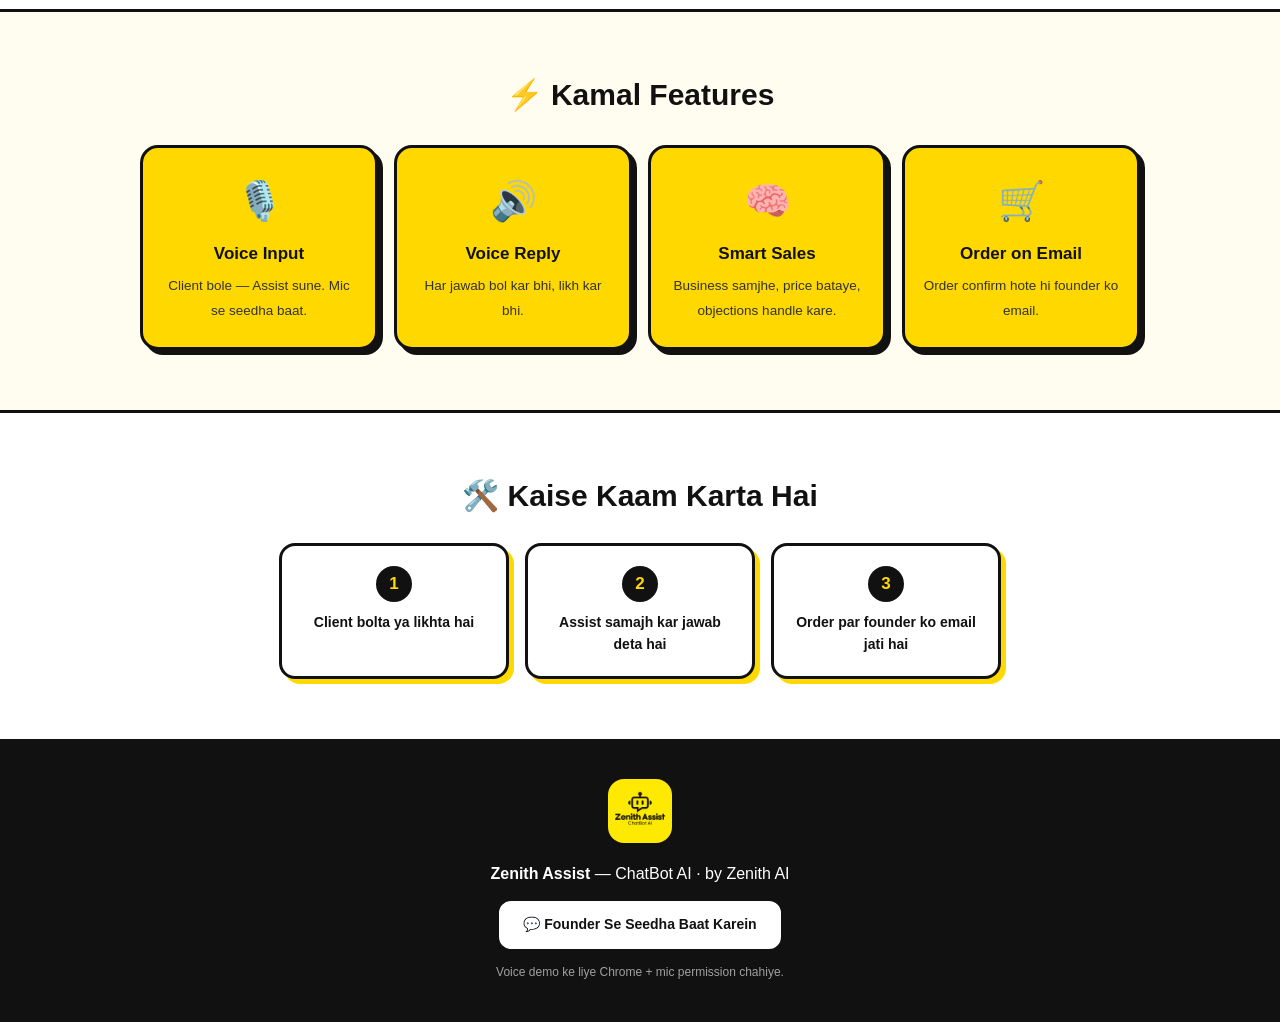
==== commit 93bc3755: "v4 — Zeni-style chat-first + owner console (agent instructions, live-chat roadmap)" ====
--- a/index.html
+++ b/index.html
@@ -18,52 +18,41 @@
   <img src="logo.png" alt="Zenith Assist" id="logo">
   <b>Zenith Assist</b>
   <div class="spacer"></div>
-  <a href="#demo" class="navlink">Live Demo</a>
   <a href="#facts" class="navlink">Facts</a>
-  <a href="#automation" class="navlink">Automation</a>
-  <a href="#websites" class="navlink">Websites</a>
-  <a href="#demo" class="btn black">🎤 Try Karo</a>
+  <a href="#pricing" class="navlink">Price</a>
+  <a href="#faq" class="navlink">FAQ</a>
 </header>
 
-<section id="hero">
-  <div class="heroinner">
-    <img src="logo.png" alt="Zenith Assist ChatBot AI" id="herologo">
-    <h1>Bolo. Woh Samjhega.<br>Kaam Ho Jayega.</h1>
-    <p class="sub">Zenith Assist — <b>bolne wala AI sales agent</b>. Tum bolo ya likho, woh bol kar jawab dega. Websites aur AI WhatsApp agents bechne ke liye tayyar, 24/7.</p>
-    <div class="ctarow">
-      <a href="#demo" class="btn black big">🎤 Voice Demo</a>
-      <a href="#demo" class="btn white big">💬 Chat Karo</a>
-    </div>
-    <div class="badges"><span>🎙️ Voice In</span><span>🔊 Voice Out</span><span>💬 Smart Chat</span><span>⚡ 24/7</span></div>
+<section id="chatfirst">
+  <div class="cfhead">
+    <img src="logo.png" alt="Zenith Assist" id="cflogo">
+    <h1>Bolo. Woh Samjhega.</h1>
+    <p>Neeche <b>Assist</b> se seedha baat karo — bolo ya likho, jawab foran milega.</p>
   </div>
-</section>
 
-<section id="demo">
-  <h2>🎙️ Live Demo — Abhi Baat Karo</h2>
-  <p class="secsub">Mic dabao aur bolo, ya message likho. Assist foran jawab dega — <b>bol kar bhi, likh kar bhi.</b></p>
-  <div class="proof">⚠️ Ye koi recorded demo nahi — <b>yehi asli product hai</b>, live chal raha hai. Jo tum dekh rahe ho, wahi tumhare customers dekhenge.</div>
   <div id="chatbox">
     <div id="chathead">
-      <img src="logo.png" alt="">
-      <div><b>Assist</b><span id="statusline"><span class="dot"></span> online — sun raha hai</span></div>
+      <span class="avatar"><img src="logo.png" alt=""></span>
+      <div><b>Assist</b><span id="statusline"><span class="dot"></span> Online — replies instantly</span></div>
       <div class="spacer"></div>
-      <button id="speakertgl" class="iconbtn on" title="Voice on/off">🔊</button>
+      <button id="speakertgl" class="hbtn on" title="Voice on/off">🔊</button>
     </div>
     <div id="msgs"></div>
-    <div id="chips">
-      <button class="qchip">Mujhe website chahiye</button>
-      <button class="qchip">AI WhatsApp agent chahiye</button>
-      <button class="qchip">Price kya hai?</button>
-      <button class="qchip">🛒 Order karna hai</button>
-      <button class="qchip">💳 Payment mein issue hai</button>
+    <div id="pills">
+      <button class="qpill">🌐 Website</button>
+      <button class="qpill">🤖 AI Agent / Automation</button>
+      <button class="qpill">💰 Price kya hai?</button>
+      <button class="qpill">🛒 Order karna hai</button>
+      <button class="qpill">💳 Payment mein issue hai</button>
     </div>
     <div id="inputrow">
       <button id="micbtn" class="iconbtn big" title="Bolo">🎤</button>
-      <input id="msgin" placeholder="Likho ya mic dabao aur bolo…" maxlength="500" autocomplete="off">
-      <button id="sendbtn" class="btn black">Bhejo ➤</button>
+      <input id="msgin" placeholder="Type your message…" maxlength="500" autocomplete="off">
+      <button id="sendbtn" title="Bhejo">➤</button>
     </div>
-    <div id="voicenote">🎤 Mic dabao → bolo → Assist sun kar jawab dega</div>
+    <div id="voicenote">🎤 Mic dabao → bolo → Assist sun kar jawab dega (bol kar + likh kar)</div>
   </div>
+  <div class="proof">⚠️ Ye koi recorded demo nahi — <b>yehi asli product hai</b>, live chal raha hai. Jo tum dekh rahe ho, wahi tumhare customers dekhenge.</div>
 </section>
 
 <section id="facts">
@@ -84,7 +73,6 @@
 <section id="websites">
   <h2>🌐 Website Kyun Zaroori Hai?</h2>
   <p class="bigtext">Tumhari dukaan raat ko band hoti hai — <b>website kabhi nahi.</b> Customer Google par dhoondta hai, website par bharosa karta hai, aur order karta hai. <b>Professional image = zyada customers = zyada paisa.</b> Hum fast, modern websites banate hain — jo sirf dikhti nahi, <b>bechti hain.</b></p>
-  <div class="ctarow" style="margin-top:24px"><a href="#demo" class="btn black big">💬 Assist Se Baat Karo</a></div>
 </section>
 
 <section id="pricing">
--- a/style.css
+++ b/style.css
@@ -32,32 +32,43 @@
 section h2{text-align:center;font-size:30px;font-weight:900;margin-bottom:8px}
 .secsub{text-align:center;color:var(--mut);margin-bottom:28px}
 
-/* chat */
-#chatbox{max-width:620px;margin:0 auto;background:#fff;border:3px solid var(--ink);border-radius:22px;overflow:hidden;box-shadow:0 16px 50px rgba(0,0,0,.14)}
-#chathead{display:flex;align-items:center;gap:12px;background:var(--yel);padding:12px 16px;border-bottom:3px solid var(--ink)}
-#chathead img{width:44px;height:44px;border-radius:12px;background:#fff}
-#chathead b{font-size:16px;display:block}
-#statusline{font-size:12px;color:#333;display:flex;align-items:center;gap:6px}
-.dot{width:9px;height:9px;border-radius:50%;background:#0a0;display:inline-block;animation:pulse 1.6s infinite}
+/* ---------- chat-first (Zeni style) ---------- */
+#chatfirst{background:linear-gradient(180deg,var(--yel) 0%,var(--yel) 340px,#fff 340px);padding:36px 16px 30px;text-align:center}
+.cfhead{max-width:640px;margin:0 auto 20px}
+#cflogo{width:72px;height:72px;border-radius:20px;background:#fff;box-shadow:0 8px 24px rgba(0,0,0,.2);margin-bottom:12px}
+.cfhead h1{font-size:clamp(28px,5vw,42px);font-weight:900;letter-spacing:-.5px}
+.cfhead p{color:#222;font-size:15px;margin-top:8px}
+#chatbox{max-width:480px;margin:0 auto;background:#fff;border:3px solid var(--ink);border-radius:20px;overflow:hidden;box-shadow:0 18px 60px rgba(0,0,0,.22);text-align:left}
+#chathead{display:flex;align-items:center;gap:12px;background:#111;color:#fff;padding:12px 16px}
+#chathead .avatar{width:46px;height:46px;border-radius:50%;background:var(--yel);display:flex;align-items:center;justify-content:center;flex:none}
+#chathead .avatar img{width:34px;height:34px;border-radius:50%}
+#chathead b{font-size:17px;display:block;color:#fff}
+#statusline{font-size:12.5px;color:#9f9;display:flex;align-items:center;gap:6px}
+.dot{width:9px;height:9px;border-radius:50%;background:#2e2;display:inline-block;animation:pulse 1.6s infinite}
 @keyframes pulse{50%{opacity:.4}}
-#msgs{height:340px;overflow-y:auto;padding:18px 14px;display:flex;flex-direction:column;gap:10px;background:#fffdf0}
-.msg{max-width:82%;padding:11px 15px;border-radius:16px;font-size:14.5px;line-height:1.5;animation:fadein .2s}
+.hbtn{background:transparent;border:2px solid #444;color:#fff;border-radius:10px;width:42px;height:42px;font-size:19px;cursor:pointer;flex:none}
+.hbtn.on{border-color:var(--yel)}
+#msgs{height:320px;overflow-y:auto;padding:18px 14px;display:flex;flex-direction:column;gap:10px;background:#f7f7f7}
+.msg{max-width:85%;padding:11px 15px;border-radius:16px;font-size:14.5px;line-height:1.5;animation:fadein .2s;box-shadow:0 1px 3px rgba(0,0,0,.08)}
 @keyframes fadein{from{opacity:0;transform:translateY(6px)}}
-.msg.bot{background:var(--yel);border:2px solid var(--ink);border-bottom-left-radius:5px;align-self:flex-start;font-weight:500}
-.msg.user{background:var(--ink);color:#fff;border-bottom-right-radius:5px;align-self:flex-end}
+.msg.bot{background:#fff;border:1px solid #e2e2e2;border-bottom-left-radius:5px;align-self:flex-start}
+.msg.user{background:var(--yel);border-bottom-right-radius:5px;align-self:flex-end;font-weight:600}
 .msg.typing{opacity:.7;font-style:italic}
-#chips{display:flex;gap:8px;flex-wrap:wrap;padding:10px 14px;border-top:1px solid var(--line);background:#fff}
-.qchip{background:#fff;border:2px solid var(--ink);border-radius:20px;padding:7px 14px;font-size:12.5px;font-weight:700;cursor:pointer}
-.qchip:hover{background:var(--yel)}
-#inputrow{display:flex;gap:8px;padding:12px 14px;border-top:2px solid var(--ink);background:#fff;align-items:center}
-#msgin{flex:1;border:2px solid var(--ink);border-radius:12px;padding:12px 14px;font-size:14px;outline:none}
-#msgin:focus{border-color:var(--yel-d);box-shadow:0 0 0 3px rgba(255,216,0,.35)}
-.iconbtn{background:#fff;border:2px solid var(--ink);border-radius:12px;width:46px;height:46px;font-size:20px;cursor:pointer;flex:none}
-.iconbtn.big{width:52px;height:52px;font-size:23px}
-.iconbtn.on{background:var(--yel)}
-#micbtn.listening{background:#e33;color:#fff;border-color:#a00;animation:pulse 1s infinite}
-#speakertgl.on{background:var(--yel)}
-#voicenote{text-align:center;font-size:12px;color:var(--mut);padding:8px;background:#fffdf0;border-top:1px dashed var(--line)}
+.msg.founder{background:#111;color:#fff;border-bottom-left-radius:5px;align-self:flex-start}
+.msg.founder b{color:var(--yel)}
+#pills{padding:12px 14px 4px;background:#f7f7f7}
+.qpill{display:block;width:100%;background:#fff;border:2px solid #111;border-radius:30px;padding:11px 18px;font-size:14px;font-weight:700;cursor:pointer;margin-bottom:9px;text-align:left}
+.qpill:hover{background:var(--yel)}
+#inputrow{display:flex;gap:8px;padding:12px;border-top:1px solid #e2e2e2;background:#fff;align-items:center}
+#msgin{flex:1;border:none;background:#f1f1f1;border-radius:12px;padding:13px 15px;font-size:14px;outline:none}
+#sendbtn{background:#111;color:#fff;border:none;border-radius:12px;width:52px;height:48px;font-size:20px;cursor:pointer;flex:none}
+#sendbtn:hover{background:#000}
+.iconbtn{background:#f1f1f1;border:none;border-radius:12px;width:48px;height:48px;font-size:21px;cursor:pointer;flex:none}
+#micbtn.listening{background:#e33;color:#fff;animation:pulse 1s infinite}
+#voicenote{text-align:center;font-size:12px;color:var(--mut);padding:9px;background:#fff;border-top:1px dashed var(--line)}
+.proof{max-width:480px;margin:16px auto 0;background:#111;color:#fff;border-radius:14px;padding:13px 18px;font-size:13px;text-align:center;border:2px solid var(--yel)}
+.proof b{color:var(--yel)}
+#speakertgl.on{border-color:var(--yel)}
 
 /* facts/automation/websites */
 #facts{background:#fff;border-top:3px solid var(--ink);border-bottom:3px solid var(--ink);max-width:none}
